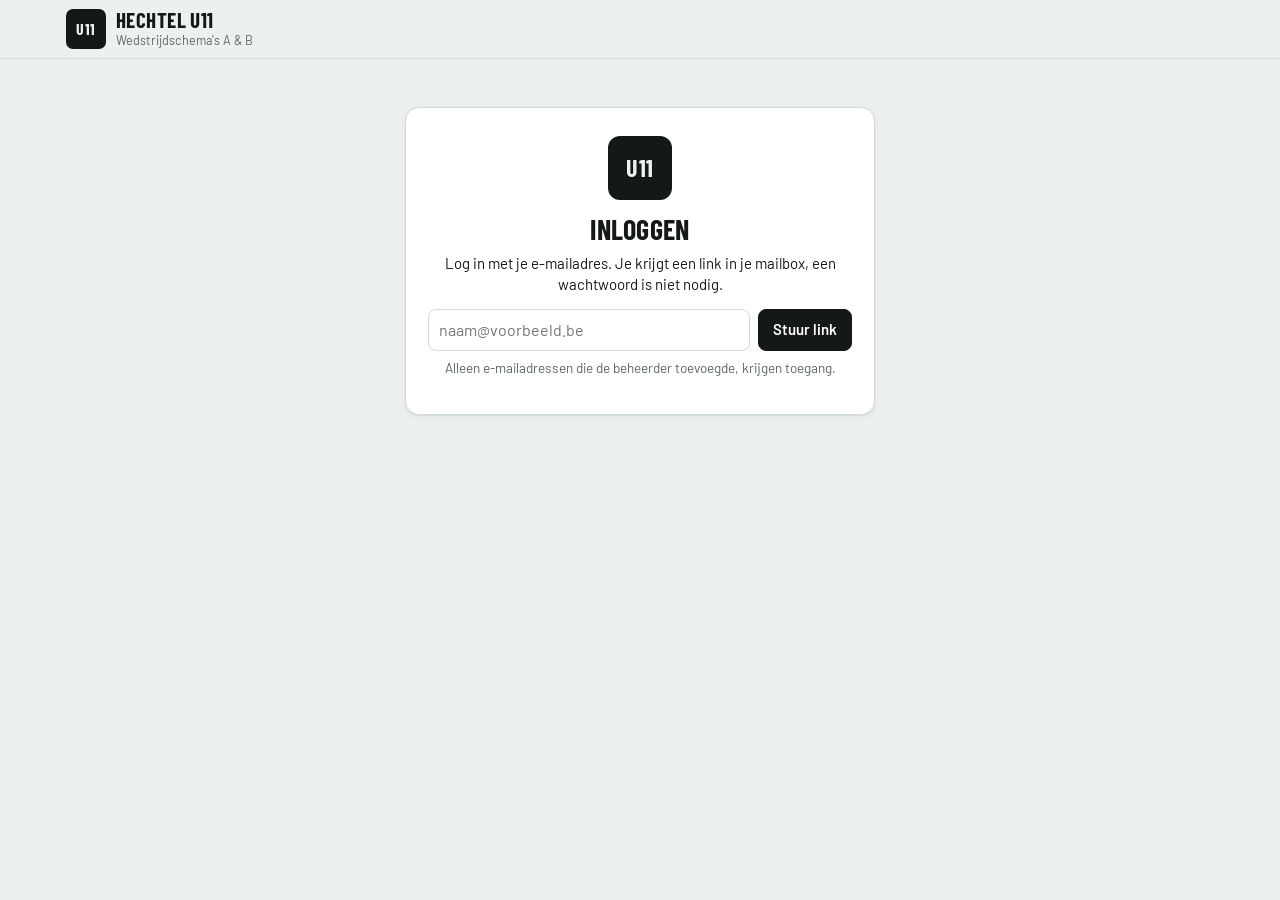
==== index.html @ e031427e "Hechtel U11 Planner: eerste versie" ====
<!doctype html>
<html lang="nl">
<head>
<meta charset="utf-8">
<meta name="viewport" content="width=device-width,initial-scale=1,viewport-fit=cover">
<title>Hechtel U11 Planner</title>
<meta name="description" content="Wedstrijdschema's voor K. Hechtel FC U11 A en B">
<meta name="theme-color" content="#141917">
<meta name="robots" content="noindex">
<link rel="manifest" href="manifest.webmanifest">
<link rel="icon" href="icon-192.png" type="image/png">
<link rel="apple-touch-icon" href="apple-touch-icon.png">
<meta name="apple-mobile-web-app-capable" content="yes">
<meta name="apple-mobile-web-app-title" content="Hechtel U11">
<link rel="preconnect" href="https://fonts.googleapis.com">
<link rel="preconnect" href="https://fonts.gstatic.com" crossorigin>
<link rel="stylesheet" href="https://fonts.googleapis.com/css2?family=Barlow+Condensed:wght@600;700&family=Barlow:ital,wght@0,400;0,500;0,600;0,700;1,500&display=swap">
<link rel="stylesheet" href="app.css?v=1">
</head>
<body>


<div id="app">
  <header class="top">
    <div class="top-in wrap">
      <div class="brand">
        <span class="crest" aria-hidden="true">U11</span>
        <span class="bt"><b>Hechtel U11</b><small>Wedstrijdschema's A &amp; B</small></span>
      </div>
      <span class="syncinfo" id="syncinfo"></span>
      <nav class="tabs" aria-label="Onderdelen">
        <button class="tab" data-a="nav" data-v="week"><svg class="i" viewBox="0 0 24 24" fill="none" stroke="currentColor" stroke-width="2" stroke-linecap="round" stroke-linejoin="round" aria-hidden="true"><rect x="4" y="5.5" width="16" height="14.5" rx="2"/><path d="M4 10h16M9 3.5v4M15 3.5v4"/></svg><span>Speeldag</span></button>
        <button class="tab" data-a="nav" data-v="cal"><svg class="i" viewBox="0 0 24 24" fill="none" stroke="currentColor" stroke-width="2" stroke-linecap="round" stroke-linejoin="round" aria-hidden="true"><path d="M9 6h11M9 12h11M9 18h11M4.5 6h.01M4.5 12h.01M4.5 18h.01"/></svg><span>Kalender</span></button>
        <button class="tab" data-a="nav" data-v="players"><svg class="i" viewBox="0 0 24 24" fill="none" stroke="currentColor" stroke-width="2" stroke-linecap="round" stroke-linejoin="round" aria-hidden="true"><circle cx="9.5" cy="8" r="3.5"/><path d="M3.5 20v-1.2a4.3 4.3 0 0 1 4.3-4.3h3.4a4.3 4.3 0 0 1 4.3 4.3V20M15.5 4.6a3.5 3.5 0 0 1 0 6.8M20.5 20v-1.2a4.3 4.3 0 0 0-3-4.1"/></svg><span>Spelers</span></button>
        <button class="tab" data-a="nav" data-v="more"><svg class="i" viewBox="0 0 24 24" fill="none" stroke="currentColor" stroke-width="2" stroke-linecap="round" stroke-linejoin="round" aria-hidden="true"><circle cx="5.5" cy="12" r="1.3"/><circle cx="12" cy="12" r="1.3"/><circle cx="18.5" cy="12" r="1.3"/></svg><span>Meer</span></button>
      </nav>
    </div>
  </header>
  <main id="view" class="wrap"><div class="loading"><div class="skel"></div><p>Kalender en spelers laden…</p></div></main>
  <div id="sheet" class="sheet-wrap" hidden>
    <div class="scrim" data-a="closeSheet"></div>
    <div class="sheet" role="dialog" aria-modal="true" aria-label="Venster"><button class="icon-btn sm x" data-a="closeSheet" aria-label="Sluiten"><svg class="i" viewBox="0 0 24 24" fill="none" stroke="currentColor" stroke-width="2" stroke-linecap="round" aria-hidden="true"><path d="M6 6l12 12M18 6L6 18"/></svg></button><div id="sheetBody"></div></div>
  </div>
  <div id="toast" class="toast" role="status" hidden></div>
</div>
<noscript><p style="padding:20px">Zet JavaScript aan om de planner te gebruiken.</p></noscript>
<script src="firebase-app-compat.js"></script>
<script src="firebase-auth-compat.js"></script>
<script src="firebase-firestore-compat.js"></script>
<script src="config.js?v=1"></script>
<script src="app.js?v=1"></script>
</body>
</html>
---- app.css ----
/* base reset (was supplied by the artifact host before) */
html{-webkit-text-size-adjust:100%}
:root{padding-top:env(safe-area-inset-top,0px);padding-bottom:env(safe-area-inset-bottom,0px)}
body{margin:0}
img{max-width:100%}
[hidden]{display:none!important}
/* Layout: one working column. Per speeldag a match card per game (A left, B right on wide screens); tab bar at the bottom on phones. */
:root{
  --bg:#ECF0EE; --sheet:#FFFFFF; --sheet2:#F4F7F5; --ink:#141917; --muted:#5B6762; --line:#D3DBD7; --line2:#E6ECE9;
  --red:#D3211A; --green:#2C8C3F; --green-bg:#E1F2E4;
  --warn:#8F5600; --warn-bg:#FFEFCF; --bad:#BE231C; --bad-bg:#FBE2DF; --info:#2150B5; --info-bg:#E2E9FA; --focus:#2150B5;
  --shadow:0 1px 2px rgba(20,25,23,.06),0 2px 8px rgba(20,25,23,.05);
  --scrim:rgba(12,16,14,.45);
  --f-display:"Barlow Condensed","Arial Narrow","Helvetica Neue",Arial,sans-serif;
  --f-body:"Barlow",system-ui,-apple-system,"Segoe UI",Roboto,Arial,sans-serif;
}
@media (prefers-color-scheme:dark){:root:not([data-theme="light"]){
  --bg:#0D1110; --sheet:#161C19; --sheet2:#1C2320; --ink:#E5ECE8; --muted:#93A19B; --line:#2C3632; --line2:#232B28;
  --red:#FF5A4E; --green:#5DCB74; --green-bg:#163120;
  --warn:#F1B65B; --warn-bg:#36290F; --bad:#FF6E64; --bad-bg:#3B1714; --info:#89A8FF; --info-bg:#19233F; --focus:#89A8FF;
  --shadow:none; --scrim:rgba(0,0,0,.6); color-scheme:dark}}
:root[data-theme="dark"]{
  --bg:#0D1110; --sheet:#161C19; --sheet2:#1C2320; --ink:#E5ECE8; --muted:#93A19B; --line:#2C3632; --line2:#232B28;
  --red:#FF5A4E; --green:#5DCB74; --green-bg:#163120;
  --warn:#F1B65B; --warn-bg:#36290F; --bad:#FF6E64; --bad-bg:#3B1714; --info:#89A8FF; --info-bg:#19233F; --focus:#89A8FF;
  --shadow:none; --scrim:rgba(0,0,0,.6); color-scheme:dark}

*{box-sizing:border-box}
body{background:var(--bg);color:var(--ink);font-family:var(--f-body);font-size:15px;line-height:1.4;-webkit-font-smoothing:antialiased}
body.noscroll{overflow:hidden}
button,input,select,textarea{font:inherit;color:inherit}
button{cursor:pointer;-webkit-tap-highlight-color:transparent}
button:disabled{opacity:.45;cursor:default}
a{color:var(--info)}
:focus-visible{outline:2px solid var(--focus);outline-offset:2px}
.i{width:18px;height:18px;flex:none}
.wrap{max-width:1180px;margin:0 auto;padding-inline:16px}
.hint{color:var(--muted);font-size:13.5px;margin:6px 0}
.mutedt{color:var(--muted)}

/* header + tabs */
.top{position:sticky;top:env(safe-area-inset-top,0px);z-index:20;background:var(--bg);border-bottom:1px solid var(--line)}
.top-in{display:flex;align-items:center;gap:16px;min-height:58px}
.brand{display:flex;align-items:center;gap:10px;margin-right:auto;min-width:0}
.crest{display:inline-grid;place-items:center;width:40px;height:40px;border-radius:7px;background:var(--ink);color:var(--bg);font:700 16px/1 var(--f-display);letter-spacing:.03em}
.bt{min-width:0}
.bt b{display:block;font:700 21px/1 var(--f-display);text-transform:uppercase;letter-spacing:.02em}
.bt small{display:block;color:var(--muted);font-size:12.5px;margin-top:2px;white-space:nowrap;overflow:hidden;text-overflow:ellipsis}
.tabs{display:flex;gap:4px}
.tab{border:0;background:none;padding:9px 12px;border-radius:7px;font:600 15px/1 var(--f-display);text-transform:uppercase;letter-spacing:.06em;color:var(--muted);display:flex;align-items:center;gap:7px}
.tab[aria-current="page"]{color:var(--ink);background:var(--sheet);box-shadow:var(--shadow)}
.syncinfo{font-size:12px;color:var(--muted);white-space:nowrap}
main{padding-block:4px 40px}

/* buttons */
.btn{min-height:40px;padding:0 14px;border-radius:8px;border:1px solid var(--line);background:var(--sheet);font-weight:600;display:inline-flex;align-items:center;justify-content:center;gap:6px;white-space:nowrap}
.btn.primary{background:var(--ink);color:var(--sheet);border-color:var(--ink)}
.btn.ghost{background:transparent}
.btn.sm{min-height:32px;padding:0 10px;font-size:13.5px}
.btn.danger{color:var(--bad)}
.icon-btn{width:40px;height:40px;flex:none;display:grid;place-items:center;border:1px solid var(--line);background:var(--sheet);border-radius:8px}
.icon-btn.sm{width:32px;height:32px;border-color:transparent;background:transparent}
.banner{margin:12px 0 0;padding:10px 12px;border-radius:8px;background:var(--info-bg);color:var(--info);font-weight:600;display:flex;gap:8px;align-items:center}

/* week bar */
.weekbar{display:flex;align-items:center;gap:8px;padding-block:14px 10px}
.wk-title{min-width:0;flex:1}
.wk-title h1{margin:0;font:700 32px/1 var(--f-display);text-transform:uppercase;letter-spacing:.01em;text-wrap:balance}
.wk-title p{margin:4px 0 0;color:var(--muted);font-size:14px}
.wk-title button{border:0;background:none;padding:0;text-align:left}
.wk-actions{display:flex;gap:8px;margin-left:8px}
.summary{display:flex;flex-wrap:wrap;gap:6px;margin:0 0 12px}

/* match cards */
.cards{display:grid;grid-template-columns:repeat(auto-fit,minmax(min(100%,350px),1fr));gap:14px;align-items:start}
.mcard{background:var(--sheet);border:1px solid var(--line);border-radius:10px;box-shadow:var(--shadow);min-width:0}
.mhead{display:flex;align-items:center;gap:8px;padding:10px 8px 0 12px}
.tag{display:inline-grid;place-items:center;min-width:28px;height:28px;padding:0 6px;border-radius:6px;font:700 17px/1 var(--f-display);border:1.5px solid var(--ink)}
.tag.A{background:var(--ink);color:var(--sheet)}
.tag.B{background:transparent;color:var(--ink)}
.series{font-size:12.5px;color:var(--muted);min-width:0;overflow:hidden;text-overflow:ellipsis;white-space:nowrap;margin-right:auto}
.st{border:1px solid transparent;border-radius:999px;padding:4px 10px;font:600 12.5px/1.2 var(--f-body);white-space:nowrap}
.st-gepland{background:var(--sheet2);color:var(--muted);border-color:var(--line)}
.st-geannuleerd{background:var(--bad-bg);color:var(--bad)}
.st-verplaatst{background:var(--info-bg);color:var(--info)}
.mbody{padding:8px 12px 12px}
.mdate{font-weight:600;font-size:14px;color:var(--muted)}
.movedtag{color:var(--info);font-weight:700}
.mline{font:700 23px/1.12 var(--f-display);margin:3px 0 8px;letter-spacing:.005em;text-wrap:balance}
.mline .hc{color:var(--red)}
.mline .ko{white-space:nowrap;font-variant-numeric:tabular-nums}
.mcard.cancelled .mline{text-decoration:line-through;text-decoration-thickness:2px;color:var(--muted)}
.mcard.cancelled .mline .hc{color:var(--muted)}
.cancelnote{font:700 20px/1 var(--f-display);color:var(--bad);text-transform:uppercase;letter-spacing:.04em;padding:6px 0 2px}
.mmeet{display:flex;align-items:baseline;gap:8px;width:100%;text-align:left;border:1px solid var(--line2);background:var(--sheet2);border-radius:8px;padding:8px 10px}
.mmeet .t{font:700 24px/1 var(--f-display);color:var(--red);font-variant-numeric:tabular-nums}
.mmeet .t.miss{color:var(--bad)}
.mmeet .pl{font-weight:700}
.mmeet small{color:var(--muted);margin-left:auto;text-align:right;font-size:12.5px}
.note{margin:8px 0 0;font-style:italic;font-weight:500}
.flags{display:flex;flex-wrap:wrap;gap:6px;margin-top:8px}
.flag{display:inline-flex;align-items:center;gap:5px;border-radius:6px;padding:4px 8px;font-size:13px;font-weight:600;border:0;text-align:left}
.flag .i{width:15px;height:15px}
.flag.warn{background:var(--warn-bg);color:var(--warn)}
.flag.bad{background:var(--bad-bg);color:var(--bad)}
.flag.info{background:var(--info-bg);color:var(--info)}
.flag.ok{background:var(--green-bg);color:var(--green)}
.flag.mute{background:var(--sheet2);color:var(--muted)}
.flag u{text-underline-offset:2px}

.plist{list-style:none;margin:10px 0 0;padding:0;display:grid;grid-template-columns:repeat(2,minmax(0,1fr));gap:6px}
.pchip{display:flex;align-items:stretch;border:1px solid var(--line);border-radius:7px;background:var(--sheet);min-width:0}
.pname{flex:1;min-width:0;border:0;background:none;text-align:left;padding:8px 9px;font-weight:500;white-space:nowrap;overflow:hidden;text-overflow:ellipsis}
.pname small{font-size:10.5px;color:var(--muted);margin-left:5px;font-weight:700;text-transform:uppercase;letter-spacing:.05em}
.pwas{border:0;border-left:1px solid var(--line2);background:none;width:38px;flex:none;display:grid;place-items:center;color:var(--muted);opacity:.45;border-radius:0 7px 7px 0}
.pwas:hover{opacity:.9}
.pchip.was{border-color:var(--green);background:var(--green-bg)}
.pchip.was .pname{color:var(--green);font-weight:700}
.pchip.was .pwas{color:var(--green);opacity:1;border-left-color:transparent}
.pchip.sugg{border-style:dashed;border-color:var(--green)}
.pchip.sugg .pwas{color:var(--green);opacity:1}
.bench{display:flex;flex-wrap:wrap;gap:6px;margin-top:10px;align-items:center}
.bench .lbl{font:600 11.5px/1 var(--f-body);color:var(--muted);text-transform:uppercase;letter-spacing:.07em;width:100%}
.bchip{display:inline-flex;align-items:center;gap:4px;border:1px dashed var(--line);background:none;border-radius:999px;padding:5px 11px 5px 7px;color:var(--muted);font-weight:500}
.bchip .i{width:15px;height:15px}
.bchip.add{border-style:solid;color:var(--ink)}
.mfoot{display:grid;gap:8px;margin-top:12px;padding-top:10px;border-top:1px solid var(--line2);font-size:14px}
.wasline{display:flex;align-items:center;gap:8px;flex-wrap:wrap}
.wasline .i{color:var(--green)}
.wasline .g{color:var(--green)}
.wasline em{font-style:normal;font-size:12px;color:var(--green);border:1px dashed var(--green);border-radius:999px;padding:0 7px}
.count{margin-left:auto;color:var(--muted);font-size:13px;white-space:nowrap}
.mini{border:1px solid var(--green);background:var(--green);color:var(--sheet);border-radius:6px;padding:3px 9px;font-weight:700;font-size:13px}
.trainers{border:0;background:none;padding:0;text-align:left;display:inline-flex;align-items:center;gap:6px;justify-self:start}
.trainers .i{width:15px;height:15px;color:var(--muted)}
.ghostline{display:flex;align-items:center;gap:10px;flex-wrap:wrap;padding:10px 12px;border:1px dashed var(--line);border-radius:10px;color:var(--muted)}
.empty{background:var(--sheet);border:1px dashed var(--line);border-radius:10px;padding:22px 18px;text-align:center;color:var(--muted)}
.empty b{display:block;color:var(--ink);font:700 22px/1.1 var(--f-display);text-transform:uppercase;margin-bottom:6px}
.week-foot{display:flex;gap:8px;flex-wrap:wrap;margin-top:14px}

/* kalender */
.calbar{display:flex;align-items:center;gap:10px;flex-wrap:wrap;padding-block:14px 12px}
.calbar h1{margin:0 auto 0 0;font:700 32px/1 var(--f-display);text-transform:uppercase}
.chk{display:inline-flex;align-items:center;gap:8px;font-weight:500}
.chk input{width:18px;height:18px;accent-color:var(--ink)}
.cal{display:grid;gap:8px}
.calrow{display:grid;grid-template-columns:24px 140px minmax(0,1fr) minmax(0,1fr);gap:10px;align-items:start;background:var(--sheet);border:1px solid var(--line);border-radius:10px;padding:10px}
.calrow.now{border-color:var(--ink);box-shadow:var(--shadow)}
.calrow.past{opacity:.62}
.calwk{min-width:0}
.calwk b{display:block;font:700 19px/1 var(--f-display);text-transform:uppercase}
.calwk span{color:var(--muted);font-size:13px}
.calcell{display:grid;gap:6px;min-width:0}
.cm{display:grid;gap:3px;width:100%;text-align:left;border:1px solid var(--line2);background:var(--sheet2);border-radius:8px;padding:7px 9px;min-width:0}
.cm1{font-weight:700;display:flex;gap:6px;align-items:center;flex-wrap:wrap;min-width:0}
.cm1 .tg{font:700 13px/1 var(--f-display);border:1.5px solid var(--ink);border-radius:4px;padding:2px 4px}
.cm1 .tg.A{background:var(--ink);color:var(--sheet)}
.cm1 .hu{font-size:11.5px;font-weight:700;color:var(--muted);text-transform:uppercase;letter-spacing:.05em}
.cm.cancelled .cm1 .on{text-decoration:line-through;color:var(--muted)}
.cm2{font-size:13.5px;color:var(--muted);font-variant-numeric:tabular-nums}
.cm2 .t{color:var(--red)}
.cm3{display:flex;align-items:center;gap:8px;font-size:13px;flex-wrap:wrap}
.cm3 .g{color:var(--green);font-weight:600;display:inline-flex;gap:4px;align-items:center}
.cm3 .g .i{width:14px;height:14px}
.cm3 .g.sg{opacity:.75;font-weight:500}
.cm3 .n{color:var(--muted)}
.dot{width:10px;height:10px;border-radius:50%;display:inline-block}
.dot.warn{background:var(--warn)}
.dot.bad{background:var(--bad)}
.dot.info{background:var(--info)}
.nomatch{color:var(--muted);font-size:13px;padding:8px 2px}

/* spelers */
.ptop{display:flex;gap:10px;flex-wrap:wrap;align-items:center;padding-block:14px 12px}
.ptop h1{margin:0 auto 0 0;font:700 32px/1 var(--f-display);text-transform:uppercase}
.padd{display:flex;gap:8px;flex-wrap:wrap}
.pcols{display:grid;grid-template-columns:repeat(3,minmax(0,1fr));gap:14px;align-items:start}
.panel{background:var(--sheet);border:1px solid var(--line);border-radius:10px;padding:14px;min-width:0}
.panel h2{margin:0;font:700 21px/1.1 var(--f-display);text-transform:uppercase;letter-spacing:.02em}
.panel h2 .cnt{color:var(--muted);font-weight:600}
.ph{display:flex;align-items:center;gap:10px;justify-content:space-between;margin-bottom:8px}
.prow{display:flex;align-items:center;gap:8px;padding:6px 0;border-top:1px solid var(--line2)}
.prow .pn{flex:1;min-width:0;border:0;background:none;padding:4px 0;text-align:left;font-weight:600;overflow:hidden;text-overflow:ellipsis;white-space:nowrap}
.prow .pn small{color:var(--muted);font-weight:500}
.prow.inactive .pn{color:var(--muted);text-decoration:line-through}
.wc{display:inline-flex;align-items:center;gap:3px;color:var(--green);font-weight:700;font-size:13.5px;min-width:42px;font-variant-numeric:tabular-nums}
.wc .i{width:15px;height:15px}
.wc.zero{color:var(--muted);font-weight:500;opacity:.7}
.review{display:grid;gap:8px;margin-bottom:12px}
.rrow{display:flex;gap:10px;align-items:center;flex-wrap:wrap;background:var(--warn-bg);color:var(--warn);border-radius:10px;padding:10px 12px}
.rrow > span:first-child{display:inline-flex;gap:6px;align-items:center;margin-right:auto}
.rrow b{color:var(--ink)}
.ract{display:flex;gap:6px}
.seg{display:flex;border:1px solid var(--line);border-radius:9px;overflow:hidden;background:var(--sheet)}
.seg button{flex:1;border:0;background:none;padding:9px 8px;font-weight:600;white-space:nowrap}
.seg button + button{border-left:1px solid var(--line)}
.seg button[aria-pressed="true"]{background:var(--ink);color:var(--sheet)}
.seg.mob{display:none}

/* meer */
.more{display:grid;grid-template-columns:repeat(2,minmax(0,1fr));gap:14px;padding-top:14px;align-items:start}
.more .wide{grid-column:1 / -1}
.otable{display:grid;grid-template-columns:repeat(auto-fill,minmax(260px,1fr));gap:6px}
.orow{display:grid;grid-template-columns:1fr auto;gap:2px 10px;text-align:left;border:1px solid var(--line2);background:var(--sheet2);border-radius:8px;padding:8px 10px;min-width:0}
.orow .on{font-weight:700;overflow:hidden;text-overflow:ellipsis;white-space:nowrap}
.orow .oa{grid-column:1;color:var(--muted);font-size:13px;overflow:hidden;text-overflow:ellipsis;white-space:nowrap}
.orow .ot{grid-column:2;grid-row:1 / span 2;align-self:center;font:700 18px/1 var(--f-display);font-variant-numeric:tabular-nums}
.orow .ot.miss{color:var(--bad);font-size:14px}
.form{display:grid;grid-template-columns:repeat(2,minmax(0,1fr));gap:10px 12px}
.form .full{grid-column:1 / -1}
.fld{display:grid;gap:5px;margin-bottom:12px;min-width:0}
.form .fld{margin:0}
.fld > span{font-size:13px;font-weight:600;color:var(--muted)}
input[type=text],input[type=email],input[type=url],input[type=number],input[type=date],input[type=time],select,textarea{width:100%;min-height:42px;border:1px solid var(--line);border-radius:8px;background:var(--sheet);padding:0 10px;font-size:16px}
textarea{padding:8px 10px;resize:vertical}
.padd input[type=text]{width:230px}
.padd input[type=email]{width:260px}
.padd select{width:auto}
.hist{width:100%;border-collapse:collapse;font-size:14px}
.hist th,.hist td{text-align:left;padding:6px 8px;border-top:1px solid var(--line2)}
.hist th{font-size:12px;color:var(--muted);text-transform:uppercase;letter-spacing:.05em;border-top:0}
.hist td.g{color:var(--green);font-weight:600}
.histwrap{overflow-x:auto;max-height:420px;overflow-y:auto}
.phases{display:grid;gap:8px}
.phase{display:flex;gap:8px;align-items:center}
.phase input{max-width:200px}

/* sheet (modal) */
.sheet-wrap{position:fixed;inset:0;z-index:50;display:flex;align-items:flex-end;justify-content:center}
.scrim{position:absolute;inset:0;background:var(--scrim)}
.sheet{position:relative;background:var(--sheet);border-radius:16px 16px 0 0;max-height:92vh;overflow:auto;padding:18px 16px calc(18px + env(safe-area-inset-bottom,0px));width:100%;box-shadow:0 -8px 30px rgba(0,0,0,.18)}
.sheet h2{margin:0 0 2px;font:700 25px/1.1 var(--f-display);text-transform:uppercase;padding-right:40px}
.sheet h3{margin:14px 0 6px;font:700 15px/1 var(--f-display);text-transform:uppercase;letter-spacing:.05em;color:var(--muted)}
.sheet .sub{margin:0 0 14px;color:var(--muted)}
.sheet .x{position:absolute;right:10px;top:10px}
.sheet-actions{display:flex;gap:8px;justify-content:flex-end;margin-top:16px;flex-wrap:wrap}
.sheet-actions .spacer{margin-right:auto}
.row{display:flex;gap:8px}
.row > *{min-width:0}
.row2{display:grid;grid-template-columns:1fr 1fr;gap:10px}
.chips{display:flex;flex-wrap:wrap;gap:6px}
.tchip{border:1px solid var(--line);background:var(--sheet);border-radius:999px;padding:7px 13px;font-weight:600}
.tchip[aria-pressed="true"]{background:var(--ink);color:var(--sheet);border-color:var(--ink)}
.menu{display:grid;gap:6px}
.menu button,.menu a{display:flex;align-items:center;gap:10px;border:1px solid var(--line2);background:var(--sheet2);border-radius:9px;padding:12px;text-align:left;font-weight:600;color:var(--ink);text-decoration:none}
.calc{display:flex;gap:10px;align-items:flex-start;background:var(--sheet2);border:1px solid var(--line2);border-radius:9px;padding:10px 12px;margin-bottom:12px}
.calc b{color:var(--red);font:700 20px/1 var(--f-display)}
.calc small{display:block;color:var(--muted);margin-top:3px}
.maplink{display:inline-flex;align-items:center;gap:6px;font-weight:600;margin:0 0 12px}
.callout{display:flex;gap:8px;align-items:flex-start;background:var(--green-bg);color:var(--ink);border-radius:9px;padding:10px 12px}
.callout .i{color:var(--green);margin-top:2px}
.preview{margin-top:12px;border:1px solid var(--line);border-radius:8px;background:#fff;min-height:120px;display:grid;place-items:center;overflow:hidden}
.preview img{display:block;width:100%;height:auto}
.inc{display:grid;gap:8px;margin-bottom:10px}
.inc ul{margin:4px 0 0;padding-left:18px;color:var(--muted);font-size:13px}
.steps{margin:0 0 10px;padding-left:22px;display:grid;gap:12px}
.steps li{padding-left:2px}
.steps textarea{margin-top:8px;font-size:15px}
#bm-code{font:12px ui-monospace,Menlo,monospace;color:var(--muted);height:64px}

.toast{position:fixed;left:50%;transform:translateX(-50%);bottom:calc(20px + env(safe-area-inset-bottom,0px));z-index:60;background:var(--ink);color:var(--sheet);padding:11px 14px;border-radius:10px;display:flex;gap:14px;align-items:center;max-width:calc(100% - 32px);box-shadow:0 8px 24px rgba(0,0,0,.25);font-weight:500}
.toast button{background:none;border:0;color:inherit;font-weight:700;text-decoration:underline;padding:0;white-space:nowrap}
.loading{padding:40px 0;color:var(--muted)}
.skel{height:300px;border-radius:10px;background:linear-gradient(90deg,var(--sheet) 0%,var(--sheet2) 50%,var(--sheet) 100%);border:1px solid var(--line)}

@media (min-width:761px){
  .sheet-wrap{align-items:center}
  .sheet{border-radius:14px;width:min(580px,calc(100% - 32px));max-height:88vh}
}
@media (max-width:980px){ .pcols{grid-template-columns:1fr} .pcol:not(.on){display:none} .seg.mob{display:flex} .more{grid-template-columns:1fr} }
@media (max-width:760px){
  .tabs{position:fixed;left:0;right:0;bottom:0;z-index:30;background:var(--sheet);border-top:1px solid var(--line);padding:6px 6px calc(6px + env(safe-area-inset-bottom,0px));justify-content:space-around}
  .tab{flex-direction:column;gap:3px;font-size:12px;padding:6px 4px;min-width:68px}
  .tab .i{width:22px;height:22px}
  .tab[aria-current="page"]{background:none;box-shadow:none;color:var(--ink)}
  .tab[aria-current="page"] .i{color:var(--red)}
  main{padding-bottom:96px}
  .syncinfo{display:none}
  .toast{bottom:calc(86px + env(safe-area-inset-bottom,0px))}
  .weekbar{flex-wrap:wrap}
  .wk-actions{width:100%;margin-left:0}
  .wk-actions .btn{flex:1}
  .wk-title h1{font-size:28px}
  .calrow{grid-template-columns:24px minmax(0,1fr)}
  .calrow .calcell{grid-column:1 / -1}
  .padd{width:100%}
  .padd input[type=text],.padd input[type=email]{flex:1;width:auto}
  .form{grid-template-columns:1fr}
}
@media (max-width:380px){ .plist{grid-template-columns:1fr} }
@media (prefers-reduced-motion:reduce){*{transition:none!important;animation:none!important}}

/* login, onboarding, sync */
.locked .tabs,.locked .syncinfo{display:none}
.gate{max-width:470px;margin:44px auto;text-align:center;background:var(--sheet);border:1px solid var(--line);border-radius:14px;padding:28px 22px;box-shadow:var(--shadow)}
.gate h1{font:700 28px/1.1 var(--f-display);text-transform:uppercase;margin:14px 0 8px;letter-spacing:.01em}
.gate p{margin:8px 0}
.gate form{margin-top:14px}
.gate form input{flex:1}
.gate .row{gap:8px}
.crest.big{width:64px;height:64px;font-size:24px;border-radius:12px}
.gx{margin-top:16px;text-align:left}
.gx summary{cursor:pointer;color:var(--info);font-weight:600}
.chg{padding:8px 0;border-top:1px solid var(--line2)}
.chg ul{margin:4px 0 0;padding-left:18px;color:var(--muted);font-size:13px}
.i-spin{animation:hu-spin 1s linear infinite}
@keyframes hu-spin{to{transform:rotate(360deg)}}
label.btn{cursor:pointer}
@media (prefers-reduced-motion:reduce){.i-spin{animation:none}}
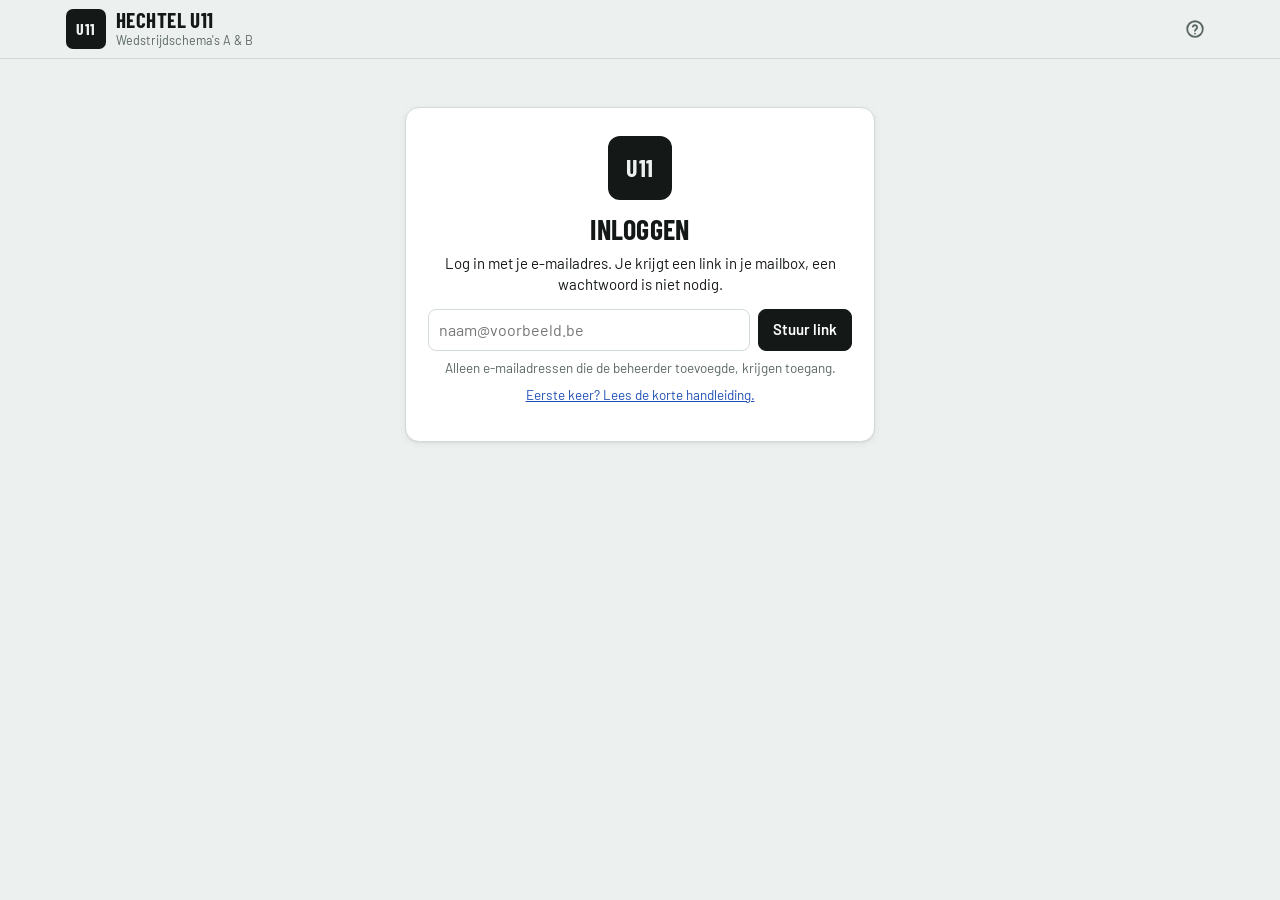
==== commit 152c7c45: "Handleiding en duidelijkere knoppen" ====
--- a/index.html
+++ b/index.html
@@ -15,7 +15,7 @@
 <link rel="preconnect" href="https://fonts.googleapis.com">
 <link rel="preconnect" href="https://fonts.gstatic.com" crossorigin>
 <link rel="stylesheet" href="https://fonts.googleapis.com/css2?family=Barlow+Condensed:wght@600;700&family=Barlow:ital,wght@0,400;0,500;0,600;0,700;1,500&display=swap">
-<link rel="stylesheet" href="app.css?v=1">
+<link rel="stylesheet" href="app.css?v=3">
 </head>
 <body>
 
@@ -28,6 +28,7 @@
         <span class="bt"><b>Hechtel U11</b><small>Wedstrijdschema's A &amp; B</small></span>
       </div>
       <span class="syncinfo" id="syncinfo"></span>
+      <a class="help" href="handleiding.html" aria-label="Handleiding" title="Handleiding"><svg class="i" viewBox="0 0 24 24" fill="none" stroke="currentColor" stroke-width="2" stroke-linecap="round" stroke-linejoin="round" aria-hidden="true"><circle cx="12" cy="12" r="8.5"/><path d="M9.6 9.4a2.5 2.5 0 0 1 4.8.9c0 1.7-2.4 2.2-2.4 3.7M12 17h.01"/></svg></a>
       <nav class="tabs" aria-label="Onderdelen">
         <button class="tab" data-a="nav" data-v="week"><svg class="i" viewBox="0 0 24 24" fill="none" stroke="currentColor" stroke-width="2" stroke-linecap="round" stroke-linejoin="round" aria-hidden="true"><rect x="4" y="5.5" width="16" height="14.5" rx="2"/><path d="M4 10h16M9 3.5v4M15 3.5v4"/></svg><span>Speeldag</span></button>
         <button class="tab" data-a="nav" data-v="cal"><svg class="i" viewBox="0 0 24 24" fill="none" stroke="currentColor" stroke-width="2" stroke-linecap="round" stroke-linejoin="round" aria-hidden="true"><path d="M9 6h11M9 12h11M9 18h11M4.5 6h.01M4.5 12h.01M4.5 18h.01"/></svg><span>Kalender</span></button>
@@ -48,6 +49,6 @@
 <script src="firebase-auth-compat.js"></script>
 <script src="firebase-firestore-compat.js"></script>
 <script src="config.js?v=1"></script>
-<script src="app.js?v=1"></script>
+<script src="app.js?v=3"></script>
 </body>
 </html>
--- a/app.css
+++ b/app.css
@@ -108,29 +108,54 @@
 .flag.mute{background:var(--sheet2);color:var(--muted)}
 .flag u{text-underline-offset:2px}
 
-.plist{list-style:none;margin:10px 0 0;padding:0;display:grid;grid-template-columns:repeat(2,minmax(0,1fr));gap:6px}
-.pchip{display:flex;align-items:stretch;border:1px solid var(--line);border-radius:7px;background:var(--sheet);min-width:0}
-.pname{flex:1;min-width:0;border:0;background:none;text-align:left;padding:8px 9px;font-weight:500;white-space:nowrap;overflow:hidden;text-overflow:ellipsis}
-.pname small{font-size:10.5px;color:var(--muted);margin-left:5px;font-weight:700;text-transform:uppercase;letter-spacing:.05em}
-.pwas{border:0;border-left:1px solid var(--line2);background:none;width:38px;flex:none;display:grid;place-items:center;color:var(--muted);opacity:.45;border-radius:0 7px 7px 0}
-.pwas:hover{opacity:.9}
+.sellbl{display:flex;align-items:baseline;justify-content:space-between;gap:8px;margin-top:12px;font:600 11.5px/1 var(--f-body);color:var(--muted);text-transform:uppercase;letter-spacing:.07em}
+.sellbl .count{margin:0;text-transform:none;letter-spacing:0;font-size:13px;font-weight:500}
+.plist{list-style:none;margin:6px 0 0;padding:0;display:grid;grid-template-columns:repeat(2,minmax(0,1fr));gap:6px}
+.pchip{display:flex;align-items:stretch;border:1px solid var(--line);border-radius:8px;background:var(--sheet);min-width:0;min-height:44px}
+.pname{flex:1;min-width:0;display:flex;align-items:center;gap:6px;padding:0 4px 0 10px;font-weight:500;white-space:nowrap;overflow:hidden}
+.pname .pn-t{overflow:hidden;text-overflow:ellipsis}
+.pname .i{width:16px;height:16px;flex:none;color:var(--green)}
+.pname small{font-size:10.5px;color:var(--muted);font-weight:700;text-transform:uppercase;letter-spacing:.05em;flex:none}
+.pout{flex:none;width:44px;border:0;border-left:1px solid var(--line2);background:none;border-radius:0 8px 8px 0;display:grid;place-items:center;color:var(--muted);cursor:pointer}
+.pout .i{width:18px;height:18px}
+.pout:hover,.pout:active{color:var(--bad);background:var(--bad-bg)}
 .pchip.was{border-color:var(--green);background:var(--green-bg)}
 .pchip.was .pname{color:var(--green);font-weight:700}
-.pchip.was .pwas{color:var(--green);opacity:1;border-left-color:transparent}
+.pchip.was .pout{border-left-color:var(--green)}
 .pchip.sugg{border-style:dashed;border-color:var(--green)}
-.pchip.sugg .pwas{color:var(--green);opacity:1}
 .bench{display:flex;flex-wrap:wrap;gap:6px;margin-top:10px;align-items:center}
 .bench .lbl{font:600 11.5px/1 var(--f-body);color:var(--muted);text-transform:uppercase;letter-spacing:.07em;width:100%}
-.bchip{display:inline-flex;align-items:center;gap:4px;border:1px dashed var(--line);background:none;border-radius:999px;padding:5px 11px 5px 7px;color:var(--muted);font-weight:500}
+.bchip{display:inline-flex;align-items:center;gap:4px;border:1px dashed var(--line);background:none;border-radius:999px;padding:0 12px 0 8px;min-height:36px;color:var(--muted);font-weight:500}
 .bchip .i{width:15px;height:15px}
 .bchip.add{border-style:solid;color:var(--ink)}
-.mfoot{display:grid;gap:8px;margin-top:12px;padding-top:10px;border-top:1px solid var(--line2);font-size:14px}
-.wasline{display:flex;align-items:center;gap:8px;flex-wrap:wrap}
-.wasline .i{color:var(--green)}
-.wasline .g{color:var(--green)}
-.wasline em{font-style:normal;font-size:12px;color:var(--green);border:1px dashed var(--green);border-radius:999px;padding:0 7px}
+.mfoot{display:grid;gap:10px;margin-top:12px;padding-top:12px;border-top:1px solid var(--line2);font-size:14px}
+.wasbox{display:flex;align-items:center;gap:10px;flex-wrap:wrap;border:1px solid var(--line);border-radius:10px;padding:8px 8px 8px 12px}
+.wasbox>.i{width:24px;height:24px;color:var(--green);flex:none}
+.wasbox .wt{flex:1;min-width:110px;display:grid;gap:3px}
+.wasbox .wt small{font-size:11px;color:var(--muted);text-transform:uppercase;letter-spacing:.06em;font-weight:600}
+.wasbox .wt b{font-size:16px}
+.wasbox .wbtn{display:flex;gap:6px;margin-left:auto}
+.wasbox .btn.sm{min-height:40px;padding:0 14px}
+.wasbox.set{background:var(--green-bg);border-color:var(--green)}
+.wasbox.set .wt b,.wasbox.sugg .wt b{color:var(--green)}
+.wasbox.sugg{border-style:dashed;border-color:var(--green)}
+.wasbox.none>.i{color:var(--muted)}
+.wasbox.none .wt b{color:var(--muted);font-weight:500}
+.btn.ok{background:var(--green);border-color:var(--green);color:var(--sheet)}
 .count{margin-left:auto;color:var(--muted);font-size:13px;white-space:nowrap}
 .mini{border:1px solid var(--green);background:var(--green);color:var(--sheet);border-radius:6px;padding:3px 9px;font-weight:700;font-size:13px}
+.wpick{display:grid;grid-template-columns:repeat(2,minmax(0,1fr));gap:8px;margin:10px 0 4px}
+.wp{display:flex;align-items:center;gap:8px;min-height:50px;padding:0 12px;border:1px solid var(--line);border-radius:10px;background:var(--sheet);text-align:left;font-weight:600;cursor:pointer;min-width:0}
+.wp span{flex:1;min-width:0;overflow:hidden;text-overflow:ellipsis;white-space:nowrap}
+.wp .i{width:18px;height:18px;color:var(--muted);flex:none}
+.wp small{color:var(--muted);font-weight:600;font-variant-numeric:tabular-nums}
+.wp.on{background:var(--green-bg);border-color:var(--green);color:var(--green)}
+.wp.on .i,.wp.sg .i{color:var(--green)}
+.wp.sg{border-style:dashed;border-color:var(--green)}
+.help{display:grid;place-items:center;width:38px;height:38px;border-radius:9px;color:var(--muted);flex:none}
+.help:hover{color:var(--ink);background:var(--line2)}
+.help .i{width:22px;height:22px}
+@media (max-width:340px){.wpick{grid-template-columns:1fr}}
 .trainers{border:0;background:none;padding:0;text-align:left;display:inline-flex;align-items:center;gap:6px;justify-self:start}
 .trainers .i{width:15px;height:15px;color:var(--muted)}
 .ghostline{display:flex;align-items:center;gap:10px;flex-wrap:wrap;padding:10px 12px;border:1px dashed var(--line);border-radius:10px;color:var(--muted)}
@@ -258,7 +283,8 @@
 .steps textarea{margin-top:8px;font-size:15px}
 #bm-code{font:12px ui-monospace,Menlo,monospace;color:var(--muted);height:64px}
 
-.toast{position:fixed;left:50%;transform:translateX(-50%);bottom:calc(20px + env(safe-area-inset-bottom,0px));z-index:60;background:var(--ink);color:var(--sheet);padding:11px 14px;border-radius:10px;display:flex;gap:14px;align-items:center;max-width:calc(100% - 32px);box-shadow:0 8px 24px rgba(0,0,0,.25);font-weight:500}
+.toast{position:fixed;left:0;right:0;margin-inline:auto;width:max-content;bottom:calc(20px + env(safe-area-inset-bottom,0px));z-index:60;background:var(--ink);color:var(--sheet);padding:11px 14px;border-radius:10px;display:flex;gap:14px;align-items:center;max-width:calc(100% - 32px);box-shadow:0 8px 24px rgba(0,0,0,.25);font-weight:500}
+.toast span{min-width:0}
 .toast button{background:none;border:0;color:inherit;font-weight:700;text-decoration:underline;padding:0;white-space:nowrap}
 .loading{padding:40px 0;color:var(--muted)}
 .skel{height:300px;border-radius:10px;background:linear-gradient(90deg,var(--sheet) 0%,var(--sheet2) 50%,var(--sheet) 100%);border:1px solid var(--line)}
@@ -307,3 +333,4 @@
 @keyframes hu-spin{to{transform:rotate(360deg)}}
 label.btn{cursor:pointer}
 @media (prefers-reduced-motion:reduce){.i-spin{animation:none}}
+@media (max-width:760px){.sheet-actions #exp-share{order:-1;flex:1 1 100%;min-height:46px}}
